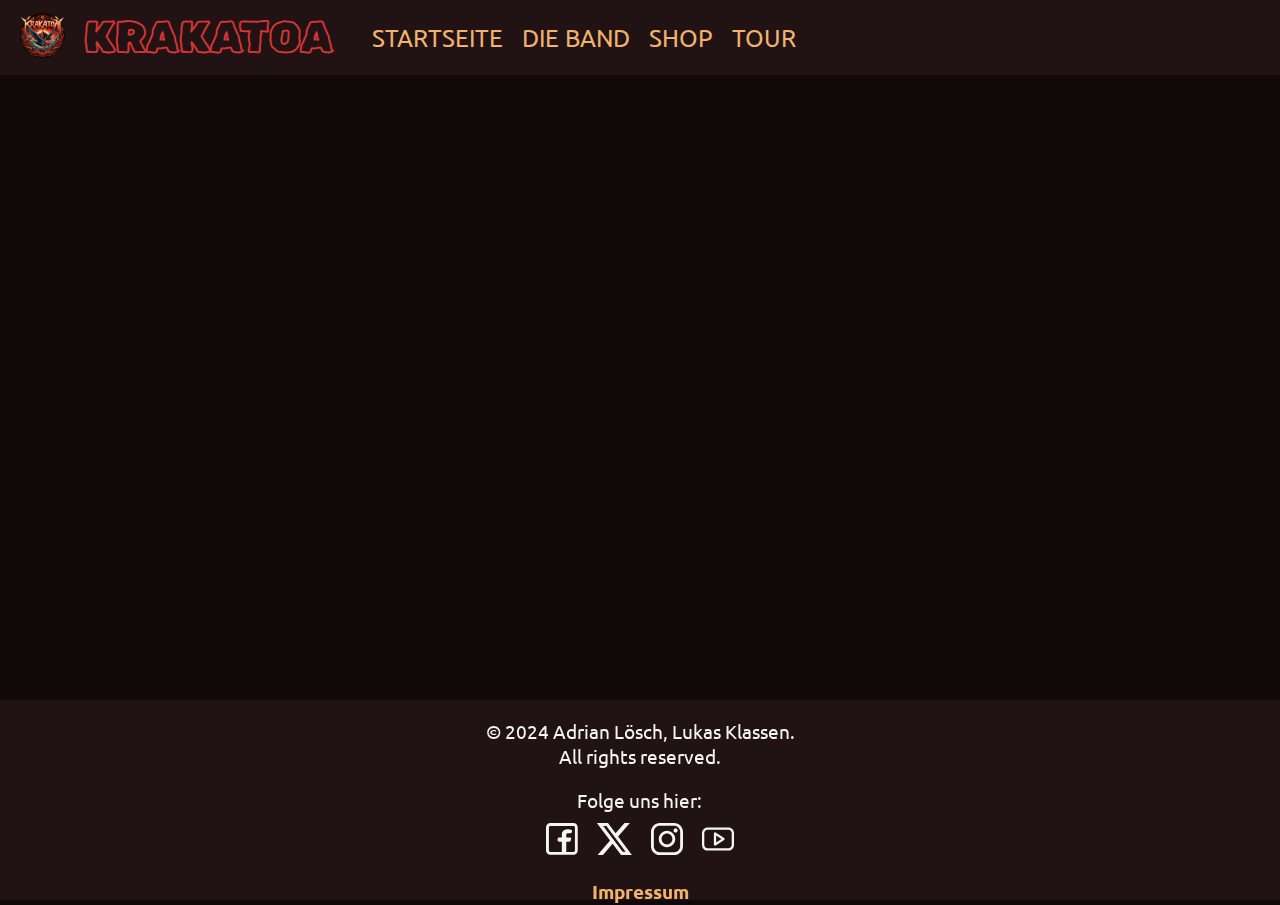
==== index.html @ b7af8ce8 "feat: seo title for all pages" ====
<!DOCTYPE html>
<html lang="de">
    <head>
        <meta charset="UTF-8">
        <meta name="viewport" content="width=device-width, initial-scale=1.0">

        <link rel="stylesheet" href="./shared.css">
        <link rel="stylesheet" href="./layout.css">

        <script type="module" src="./nav.js"></script>

        <link rel="icon" href="assets/favicon/favicon.ico" sizes="32x32">
        <link rel="icon" type="image/png" sizes="32x32" href="assets/favicon/favicon-32.png">
        <link rel="icon" type="image/png" sizes="16x16" href="assets/favicon/favicon-16.png">
        <!-- Not veasable to turn our logo into svg -->
        <!-- <link rel="icon" href="/icon.svg" type="image/svg+xml"> -->
        <link rel="apple-touch-icon" href="assets/favicon/apple-touch-icon.png"><!-- 180×180 -->
        <link rel="manifest" href="assets/favicon/manifest.json">
        <title>Krakatoa - Startseite | Offizielle Webseite unserer Band</title>
    </head>
    <body>
        <header>
            <div>
                <a href="."><img src="assets/main-logo/main-logo-128.png" alt="TODO: alt description" height="45"></a>
                <a href="." id="logo-text">KRAKATOA</a>
                <nav id="desktop-nav">
                    <ul>
                        <li><a href=".">STARTSEITE</a></li>
                        <li><a href="band/">DIE BAND</a></li>
                        <li><a href="shop/">SHOP</a></li>
                        <li><a href="tour/">TOUR</a></li>
                    </ul>
                </nav>
            </div>
            <a id="burger-menu">
                <span></span>
                <span></span>
                <span></span>
                <span></span>
            </a>
        </header>
        <div id="mobile-nav-filter"></div>
        <nav id="mobile-side-nav">
            <ul>
                <li><a href=".">STARTSEITE</a></li>
                <li><a href="band/">DIE BAND</a></li>
                <li><a href="shop/">SHOP</a></li>
                <li><a href="tour/">TOUR</a></li>
            </ul>
        </nav>
        <main>

        </main>
        <footer>
            <p>&copy; 2024 Adrian Lösch, Lukas Klassen.<br>All rights reserved.</p>
            <div class="socials">
                <p>Folge uns hier:</p>
                <div class="social-icons">
                    <a href="https://www.facebook.com" target="_blank"><img src="assets/footer/facebook-logo.svg" alt="facebook" height="32"></a>
                    <a href="https://www.x.com" target="_blank"><img src="assets/footer/X-logo.svg" alt="twitter" height="32"></a>
                    <a href="https://www.instagram.com" target="_blank"><img src="assets/footer/instagram-logo.svg" alt="instagram" height="32"></a>
                    <a href="https://youtu.be/dQw4w9WgXcQ" target="_blank"><img src="assets/footer/youtube-logo.svg" alt="youtube" height="32"></a>
                </div>
            </div>
            <a class="inline-link" href="impressum/">Impressum</a>
        </footer>
    </body>
</html>
---- shared.css ----
@import url('https://fonts.googleapis.com/css2?family=Rubik+Scribble&family=Ubuntu:wght@400;700&display=swap');


/* Colors */
:root{
    --primary-color: #d63535;
    --primary-color-light: #f06d6d;
    --secondary-color: #b67340;
    --secondary-color-light: #f0b26d;
    --background-color: #110909;
    --background-grey: #211313;
    --background-grey-light: #462d2d;
    --border-color: #5c2b2b;
    --text-color: #f5f5f5;
}

/* Override default behavior */
* {
    margin: 0;
    padding: 0;
}

html {
    scroll-behavior: smooth;
}

/* Scrollbar */
::-webkit-scrollbar {
    width: 0.5em;
}

::-webkit-scrollbar-track {
    background-color: rgba(150, 150, 150, 30%);
}

::-webkit-scrollbar-thumb {
    background-color: rgba(150, 150, 150, 50%);
}

::-webkit-scrollbar-thumb:hover {
    background-color: var(--secondary-color);
}

body {
    position: relative;
    background-color: var(--background-color);
    color: var(--text-color);
    font-family: Ubuntu, sans-serif;
    min-height: calc(100vh - 200px);
    padding-bottom: 200px;
}

@media screen and (max-width: 450px){
    body{
        font-size: 0.8em;
    }
}

@media screen and (min-width: 1250px) {
    body {
        font-size: 1.2em;
    }  
}

main {
    margin: 2em 4%;
    gap: 3em;
}

@media screen and (min-width: 900px) {
    main {
        margin: 2em calc(12% - 2em);
    }
}

/* Section */
section{
    padding: 1em;
}

.content-section{
    box-sizing: border-box;
    display: flex;
    flex-direction: column;
    gap: 1.5em;
    width: 100%;
}

.section-head{
    font-size: 1.75em;
}

.section-body{
    display: flex;
    flex-direction: column;
    gap: 1em;
}

.section-footer{
    display: flex;
    flex-direction: column;
    justify-content: center;
    gap: 1em;
}

/* Hero */
.hero{
    grid-area: hero;
    display: flex;
    flex-direction: column-reverse;
    align-items: center;
    padding: 0;
}

.hero-image{
    width: 100%;
    max-width: 70vh;
    border-radius: .75em;
}

.hero-text{
    box-sizing: border-box;
    display: flex;
    flex-direction: column;
    align-items: flex-start;
    width: 100%;
    gap: 1.5em;
    padding: 1em;
}

.hero-text h1{
    font-size: 2.5em;
    width: 100%;
    text-align: center;
    font-weight: 700;
}

.hero-links{
    display: flex;
    flex-direction: column;
    align-items: center;
    gap: 0.75em;
    width: 100%;
}

@media screen and (min-width: 900px) {
    .hero {
        flex-direction: row;
        justify-content: space-between;
        gap: 2em;
    }

    .hero-image {
        width: 50%;
        max-width: fit-content;
        max-height: 100vh;
    }

    .hero-text {
        width: 50%;
        max-width: 500px;
    }
}


/* Buttons */
.link-button {
    display: block;
    padding: 0.8em 0;
    width: 100%;
    max-width: 30em;
    border-radius: 0.5em;
    text-decoration: none;
    text-align: center;
    transition: 0.3s ease-in-out;
}

.bg-primary {
    background-color: var(--primary-color);
    color: var(--text-color);
}
    
.bg-primary:hover {
    transform: translateY(-5px);
    box-shadow: 0px 5px 50px -13px var(--primary-color-light);
    cursor: pointer;
}
        
.bg-secondary {
    background-color: var(--secondary-color-light);
    color: var(--background-color);
}

.bg-secondary:hover {
    transform: translateY(-5px);
    box-shadow: 0px 10px 50px -13px var(--secondary-color-light);
    cursor: pointer;
}

/* Links */
.inline-link {
    color: var(--secondary-color-light);
    text-decoration: none;
    font-weight: bold;
    transition: 0.2s ease-in-out;
}

.inline-link:hover {
    color: var(--primary-color-light);
}

.tag{
    display: block;
    padding: 0.4em 0.8em;
    text-decoration: none;
    font-weight: normal;
    background-color: var(--background-color);
    color: var(--secondary-color-light);
    border-radius: 4em;
    border: 1px solid var(--background-color);
    transition: 0.1s ease-in-out;
}

.tag:hover{
    border: 1px solid var(--primary-color-light);
    color: var(--primary-color-light);
}

/* Member Card */
.card-container {
    display: grid;
    grid-template-columns: repeat(auto-fit, minmax(290px, 1fr));
    gap: 1em;
}

.member-card{
    display: flex;
    position: relative;
    flex-direction: column;
    border-radius: 0.75em;
    overflow: hidden;
    background-color: var(--background-grey)
}

.member-card-image{
    width: 100%;
    object-fit: cover;
    border-end-start-radius: 0.75em;
    border-end-end-radius: 0.75em;
}

.member-card-filter{
    display: flex;
    position: absolute;
    flex-direction: row;
    justify-content: flex-start;
    align-items: flex-end;
    width: 100%;
    aspect-ratio: 1/1;
    background: linear-gradient(180deg, rgba(33,19,19,0) 0%, rgba(33,19,19,0.15196591331845233) 75%, rgba(33,19,19,0.9) 100%);
}

.member-card-heading{
    display: flex;
    flex-direction: row;
    align-items: center;
}

.member-card-filter h3{
    padding: 0.5em 0.5em 0.5em 1em;
    font-size: 1.5em;
    color: var(--text-color);
}

.member-card-filter a{
    margin-right: 1em;
}

.member-card-body{
    padding: 1em;
}

/* Spinbox */
.custom-spinbox{
    display: flex;
    flex-direction: row;
    gap: 0.25em;
    align-items: center;
    width: max-content;
    border-radius: 0.5em;
    padding: 0.3em;
    background-color: var(--secondary-color-light);
}

.spinbox-button{
    padding: 0.7em;
    border: none;
    border-radius: 0.5em;
    background-color: #00000000;
    color: var(--text-color);
    transition: 0.2s ease-in-out;
    line-height: 0;
    height: 3em;
}

.spinbox-button:hover{
    background-color: #ffffff58;
}

.spinbox-button img{
    width: 100%;
    height: 100%;
}

.spinbox-input{
    border: none;
    background-color: #00000000;
    font-size: 1.2em;
    max-width: 2em;
    text-align: center;
}

.spinbox-input::-webkit-inner-spin-button,
.spinbox-input::-webkit-outer-spin-button{
    -webkit-appearance: none;
}

.spinbox-input:focus{
    outline: none;
}
---- layout.css ----
/* Header */
header {
    position: sticky;
    display: flex;
    top: 0; /* At the top of the page */
    z-index: 3;
    background: var(--background-grey);
    padding: 12px 20px;
    justify-content: space-between;
    align-items: center;
}

header>div {
    display: flex;
    align-items: center;
    gap: 1em;
}

header a {
    text-decoration: none;
    color: var(--text-color);
}
    
#logo-text {
    font-family: 'Rubik Scribble', cursive;
    font-size: 2.25em;
    font-weight: bold;
    color: var(--primary-color);
    position: relative;
}

/* Footer */
footer {
    position: absolute;
    box-sizing: border-box;
    bottom: 0;
    width: 100%;
    height: 200px;
    display: flex;
    flex-direction: column;
    justify-content: space-between;
    align-items: center;
    background: var(--background-grey);
    padding: 1em;
    gap: 1em;
}

footer p {
    text-align: center;
}

.socials {
    display: flex;
    flex-direction: column;
    gap: 0.5em;
}

.social-icons {
    display: flex;
    gap: 1em;
}

/* Burger Menu */
#burger-menu {
    display: block;
    position: relative;
    width: 1.7em;
    height: 1.5em;
    cursor: pointer;
}

#burger-menu>span {
    display: block;
    position: absolute;
    height: 0.25em;
    width: 100%;
    background: var(--text-color);
    border-radius: 0.1em;
    left: 0;
    transform: rotate(0deg);
    transition: .25s ease-in-out;
}

#burger-menu span:nth-child(1) {
    top: 0;
}

#burger-menu span:nth-child(2), 
#burger-menu span:nth-child(3) {
    top: 0.65em;
}

#burger-menu span:nth-child(4) {
    top: 1.3em;
}

#burger-menu.open span:nth-child(1) {
    top: 0.65em;
    width: 0%;
    left: 50%;
}

#burger-menu.open span:nth-child(2) {
    transform: rotate(45deg);
    width: 110%;
}

#burger-menu.open span:nth-child(3) {
    transform: rotate(-45deg);
    width: 110%;
}

#burger-menu.open span:nth-child(4) {
    top: 0.65em;
    width: 0%;
    left: 50%;
}

/* Mobile Navigation */
#mobile-side-nav {
    display: block;
    position: fixed;
    top: 0;
    right: 0;
    width: 0%;
    height: 100%;
    background: var(--background-grey);
    overflow: hidden;
    z-index: 2;
    transition: .3s ease-in-out;
}

#mobile-side-nav.open {
    width: 18em;
}

#mobile-side-nav ul {
    display: flex;
    flex-direction: column;
    justify-content: center;
    align-items: center;
    gap: 2em;
    height: 100%;
    list-style: none;
}

#mobile-side-nav ul li a {
    font-size: 1.5em;
    color: var(--text-color);
    text-decoration: none;
    white-space: nowrap;
    opacity: 0;
    transition: .3s ease-in-out;
}

#mobile-side-nav ul li a:hover {
    color: var(--primary-color);
}

#mobile-side-nav.open ul li a {
    opacity: 1;
}

#mobile-nav-filter {
    position: fixed;
    top: 0;
    left: 0;
    width: 100%;
    height: 100%;
    z-index: -1;
    background-color: #00000000;
    transition: .3s ease-in-out;
}

#mobile-nav-filter.open {
    z-index: 1;
    background-color: #00000075;
}

/* Desktop Navigation */
#desktop-nav {
    display: none;
    gap: 1em;
    margin-left: 1em;
}

#desktop-nav ul {
    display: flex;
    gap: 1em;
    list-style: none;
}

#desktop-nav ul li a {
    font-size: 1.25em;
    color: var(--secondary-color-light);
    text-decoration: none;
}

#desktop-nav ul li a:hover {
    color: var(--primary-color);
}

/* Navigation Switch */
@media screen and (min-width: 800px) {
    #mobile-side-nav {
        display: none;
    }

    #burger-menu {
        display: none;
    }

    #desktop-nav {
        display: flex;
    }
}
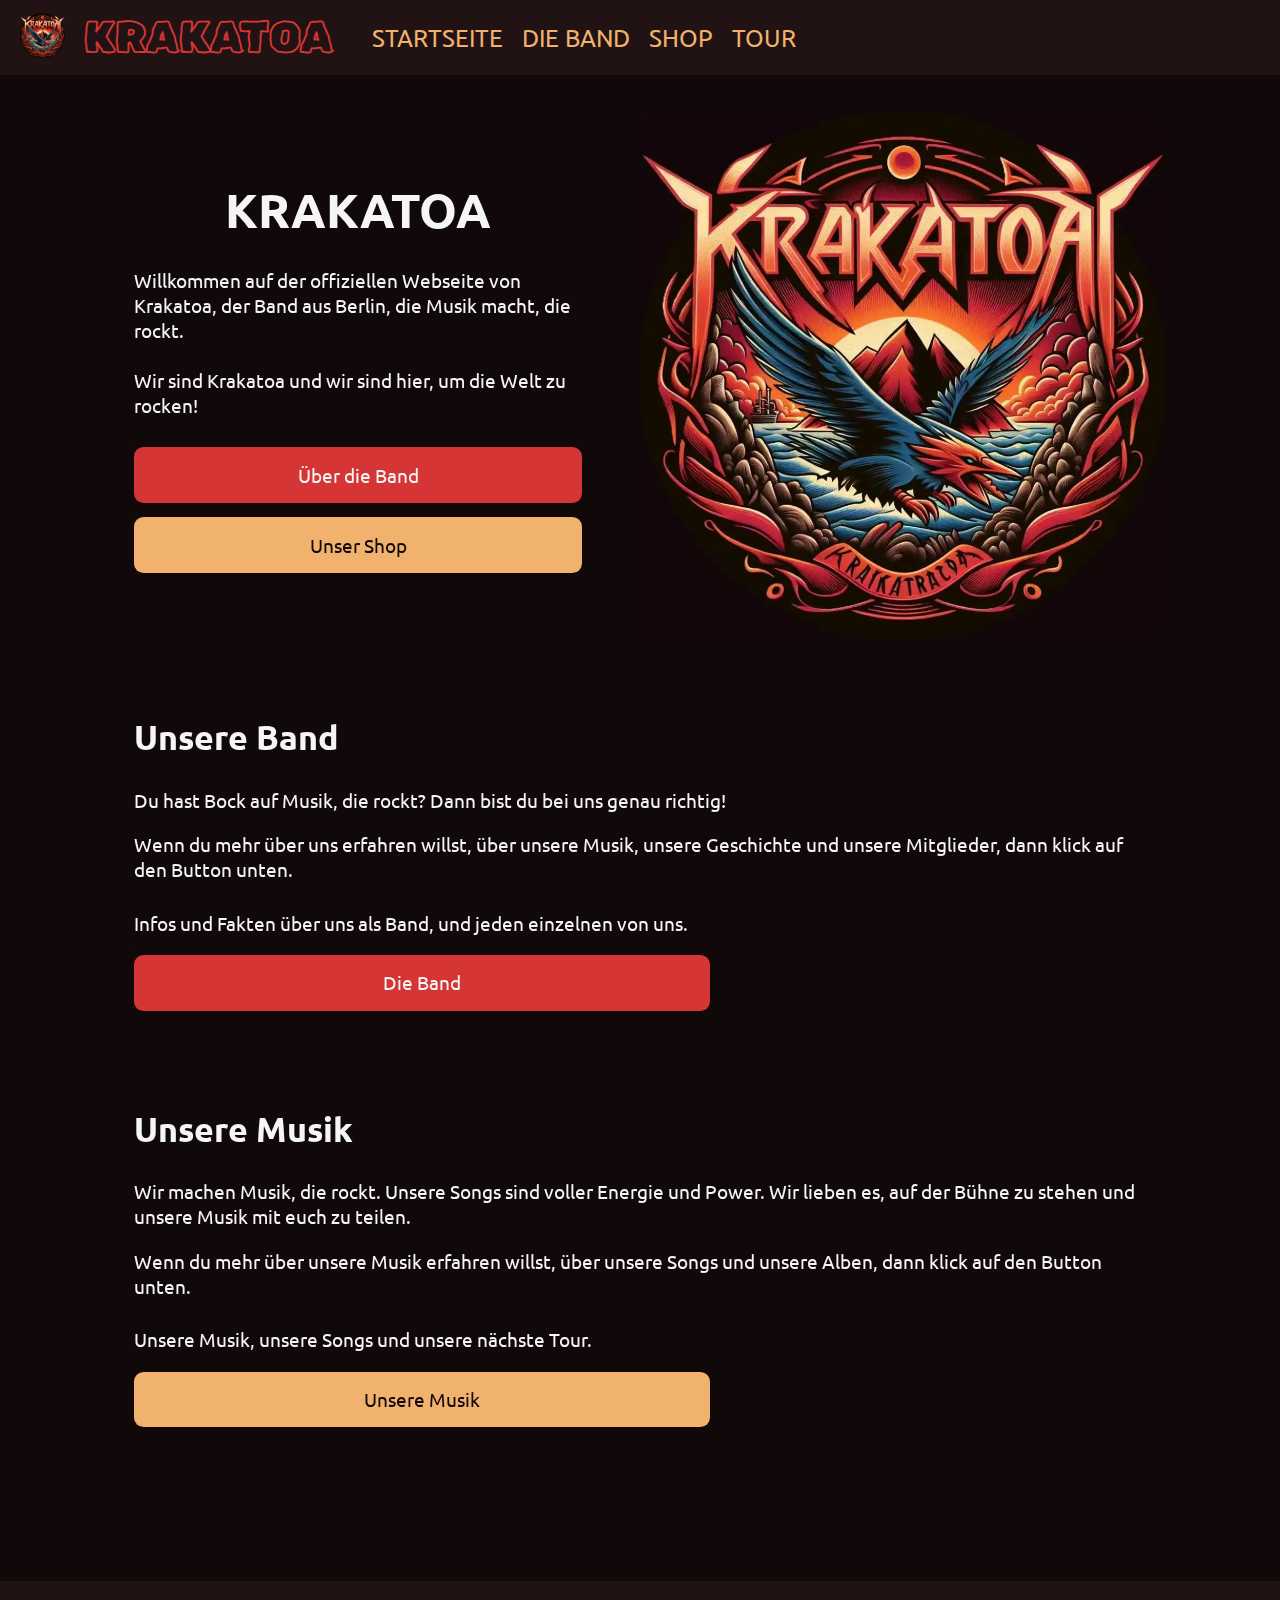
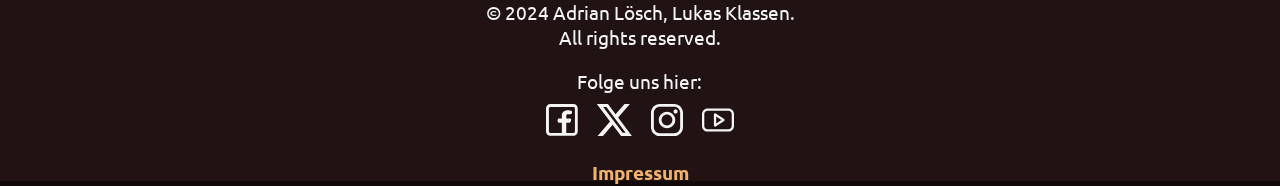
==== commit b9108f98: "feat: main-page (not finished)" ====
--- a/index.html
+++ b/index.html
@@ -1,68 +1,125 @@
-<!DOCTYPE html>
-<html lang="de">
-    <head>
-        <meta charset="UTF-8">
-        <meta name="viewport" content="width=device-width, initial-scale=1.0">
-
-        <link rel="stylesheet" href="./shared.css">
-        <link rel="stylesheet" href="./layout.css">
-
-        <script type="module" src="./nav.js"></script>
-
-        <link rel="icon" href="assets/favicon/favicon.ico" sizes="32x32">
-        <link rel="icon" type="image/png" sizes="32x32" href="assets/favicon/favicon-32.png">
-        <link rel="icon" type="image/png" sizes="16x16" href="assets/favicon/favicon-16.png">
-        <!-- Not veasable to turn our logo into svg -->
-        <!-- <link rel="icon" href="/icon.svg" type="image/svg+xml"> -->
-        <link rel="apple-touch-icon" href="assets/favicon/apple-touch-icon.png"><!-- 180×180 -->
-        <link rel="manifest" href="assets/favicon/manifest.json">
-        <title>Krakatoa - Startseite | Offizielle Webseite unserer Band</title>
-    </head>
-    <body>
-        <header>
-            <div>
-                <a href="."><img src="assets/main-logo/main-logo-128.png" alt="TODO: alt description" height="45"></a>
-                <a href="." id="logo-text">KRAKATOA</a>
-                <nav id="desktop-nav">
-                    <ul>
-                        <li><a href=".">STARTSEITE</a></li>
-                        <li><a href="band/">DIE BAND</a></li>
-                        <li><a href="shop/">SHOP</a></li>
-                        <li><a href="tour/">TOUR</a></li>
-                    </ul>
-                </nav>
-            </div>
-            <a id="burger-menu">
-                <span></span>
-                <span></span>
-                <span></span>
-                <span></span>
-            </a>
-        </header>
-        <div id="mobile-nav-filter"></div>
-        <nav id="mobile-side-nav">
-            <ul>
-                <li><a href=".">STARTSEITE</a></li>
-                <li><a href="band/">DIE BAND</a></li>
-                <li><a href="shop/">SHOP</a></li>
-                <li><a href="tour/">TOUR</a></li>
-            </ul>
-        </nav>
-        <main>
-
-        </main>
-        <footer>
-            <p>&copy; 2024 Adrian Lösch, Lukas Klassen.<br>All rights reserved.</p>
-            <div class="socials">
-                <p>Folge uns hier:</p>
-                <div class="social-icons">
-                    <a href="https://www.facebook.com" target="_blank"><img src="assets/footer/facebook-logo.svg" alt="facebook" height="32"></a>
-                    <a href="https://www.x.com" target="_blank"><img src="assets/footer/X-logo.svg" alt="twitter" height="32"></a>
-                    <a href="https://www.instagram.com" target="_blank"><img src="assets/footer/instagram-logo.svg" alt="instagram" height="32"></a>
-                    <a href="https://youtu.be/dQw4w9WgXcQ" target="_blank"><img src="assets/footer/youtube-logo.svg" alt="youtube" height="32"></a>
-                </div>
-            </div>
-            <a class="inline-link" href="impressum/">Impressum</a>
-        </footer>
-    </body>
-</html>
+<!DOCTYPE html>
+<html lang="de">
+    <head>
+        <meta charset="UTF-8">
+        <meta name="viewport" content="width=device-width, initial-scale=1.0">
+        <meta name="keywords" content="Krakatoa, Band, Musik, Rock, Heavy Metal, Elektro">
+        <meta name="description" content="Krakatoa ist die up-and-coming Band aus Berlin. Wir machen Musik, die rockt">
+
+        <meta property="og:title" content="Krakatoa - Startseite">
+        <meta property="og:description" content="Krakatoa ist die up-and-coming Band aus Berlin. Wir machen Musik, die rockt">
+        <meta property="og:type" content="article">
+        <meta property="og:locale" content="de_DE">
+        <meta property="og:image" content="assets/main-logo/main-logo-og.jpeg">
+
+        <script type="module" src="./nav.js"></script>
+        <link rel="stylesheet" href="./shared.css">
+        <link rel="stylesheet" href="./layout.css">
+        <link rel="stylesheet" href="./index.css">
+
+        <link rel="icon" href="assets/favicon/favicon.ico" sizes="32x32">
+        <link rel="icon" type="image/png" sizes="32x32" href="assets/favicon/favicon-32.png">
+        <link rel="icon" type="image/png" sizes="16x16" href="assets/favicon/favicon-16.png">
+        <!-- Not veasable to turn our logo into svg -->
+        <!-- <link rel="icon" href="/icon.svg" type="image/svg+xml"> -->
+        <link rel="apple-touch-icon" href="assets/favicon/apple-touch-icon.png"><!-- 180×180 -->
+        <link rel="manifest" href="assets/favicon/manifest.json">
+        <title>Krakatoa - Startseite | Offizielle Webseite unserer Band</title>
+    </head>
+    <body>
+        <header>
+            <div>
+                <a href="."><img src="assets/main-logo/main-logo-128.png" alt="Eine schwarze Krähe fliegt über einen weiten Ozean mit einer kleinen Insel in der Ferne" height="45"></a>
+                <a href="." id="logo-text">KRAKATOA</a>
+                <nav id="desktop-nav">
+                    <ul>
+                        <li><a href=".">STARTSEITE</a></li>
+                        <li><a href="band/">DIE BAND</a></li>
+                        <li><a href="shop/">SHOP</a></li>
+                        <li><a href="tour/">TOUR</a></li>
+                    </ul>
+                </nav>
+            </div>
+            <a id="burger-menu">
+                <span></span>
+                <span></span>
+                <span></span>
+                <span></span>
+            </a>
+        </header>
+        <div id="mobile-nav-filter"></div>
+        <nav id="mobile-side-nav">
+            <ul>
+                <li><a href=".">STARTSEITE</a></li>
+                <li><a href="band/">DIE BAND</a></li>
+                <li><a href="shop/">SHOP</a></li>
+                <li><a href="tour/">TOUR</a></li>
+            </ul>
+        </nav>
+        <main>
+            <section class="hero">
+                <div class="hero-text">
+                    <h1>KRAKATOA</h1>
+                    <p>
+                        Willkommen auf der offiziellen Webseite von Krakatoa, der Band aus Berlin, die Musik macht, die rockt.<br><br>
+                        Wir sind Krakatoa und wir sind hier, um die Welt zu rocken!<br>
+                    </p>
+                    <div class="hero-links">
+                        <a href="band/" class="link-button bg-primary">Über die Band</a>
+                        <a href="tour/" class="link-button bg-secondary">Unser Shop</a>
+                    </div>
+                </div>
+                <img class="hero-image" src="./assets/main-logo/main-logo-cutout.webp" alt="Eine schwarze Krähe fliegt über einen weiten Ozean mit einer kleinen Insel in der Ferne">
+            </section>
+            <section id="band" class="content-section">
+                <h2 class="section-head">Unsere Band</h2>
+                <div class="section-body">
+                    <p>
+                        Du hast Bock auf Musik, die rockt? Dann bist du bei uns genau richtig!
+                    </p>
+                    <p>
+                        Wenn du mehr über uns erfahren willst, über unsere Musik,
+                        unsere Geschichte und unsere Mitglieder, dann klick auf den Button unten.
+                    </p>
+                </div>
+                <div class="section-footer">
+                    <p>Infos und Fakten über uns als Band, und jeden einzelnen von uns.</p>
+                    <a href="band/" class="link-button bg-primary">Die Band</a>
+                </div>
+            </section>
+            <section id="musik" class="content-section">
+                <h2 class="section-head">Unsere Musik</h2>
+                <div class="section-body">
+                    <p>
+                        Wir machen Musik, die rockt. Unsere Songs sind voller Energie und Power.
+                        Wir lieben es, auf der Bühne zu stehen und unsere Musik mit euch zu teilen.
+                    </p>
+                    <p>
+                        Wenn du mehr über unsere Musik erfahren willst, über unsere Songs und unsere Alben,
+                        dann klick auf den Button unten.
+                    </p>
+                </div>
+                <div class="section-footer">
+                    <p>Unsere Musik, unsere Songs und unsere nächste Tour.</p>
+                    <a href="band/" class="link-button bg-secondary">Unsere Musik</a>
+                </div>
+            </section>
+            <section id="shop" class="content-section">
+
+            </section>
+        </main>
+        <footer>
+            <p>&copy; 2024 Adrian Lösch, Lukas Klassen.<br>All rights reserved.</p>
+            <div class="socials">
+                <p>Folge uns hier:</p>
+                <div class="social-icons">
+                    <a href="https://www.facebook.com" target="_blank"><img src="assets/footer/facebook-logo.svg" alt="Facebook Logo" height="32"></a>
+                    <a href="https://www.x.com" target="_blank"><img src="assets/footer/X-logo.svg" alt="Twitter Logo" height="32"></a>
+                    <a href="https://www.instagram.com" target="_blank"><img src="assets/footer/instagram-logo.svg" alt="Instagram Logo" height="32"></a>
+                    <a href="https://youtu.be/dQw4w9WgXcQ" target="_blank"><img src="assets/footer/youtube-logo.svg" alt="Youtube Logo" height="32"></a>
+                </div>
+            </div>
+            <a class="inline-link" href="impressum/">Impressum</a>
+        </footer>
+    </body>
+</html>
--- a/shared.css
+++ b/shared.css
@@ -59,7 +59,7 @@
 @media screen and (min-width: 1250px) {
     body {
         font-size: 1.2em;
-    }  
+    }
 }
 
 main {
@@ -179,13 +179,13 @@
     background-color: var(--primary-color);
     color: var(--text-color);
 }
-    
+
 .bg-primary:hover {
     transform: translateY(-5px);
     box-shadow: 0px 5px 50px -13px var(--primary-color-light);
     cursor: pointer;
 }
-        
+
 .bg-secondary {
     background-color: var(--secondary-color-light);
     color: var(--background-color);
@@ -327,4 +327,4 @@
 
 .spinbox-input:focus{
     outline: none;
-}+}
--- a/layout.css
+++ b/layout.css
@@ -20,7 +20,7 @@
     text-decoration: none;
     color: var(--text-color);
 }
-    
+
 #logo-text {
     font-family: 'Rubik Scribble', cursive;
     font-size: 2.25em;
@@ -85,7 +85,7 @@
     top: 0;
 }
 
-#burger-menu span:nth-child(2), 
+#burger-menu span:nth-child(2),
 #burger-menu span:nth-child(3) {
     top: 0.65em;
 }
@@ -213,4 +213,4 @@
     #desktop-nav {
         display: flex;
     }
-}+}
--- a/index.css
+++ b/index.css
@@ -0,0 +1,8 @@
+main{
+    display: grid;
+    grid-template-columns: 1fr;
+    grid-template-areas:
+        "hero"
+        "band"
+        "musik";
+}
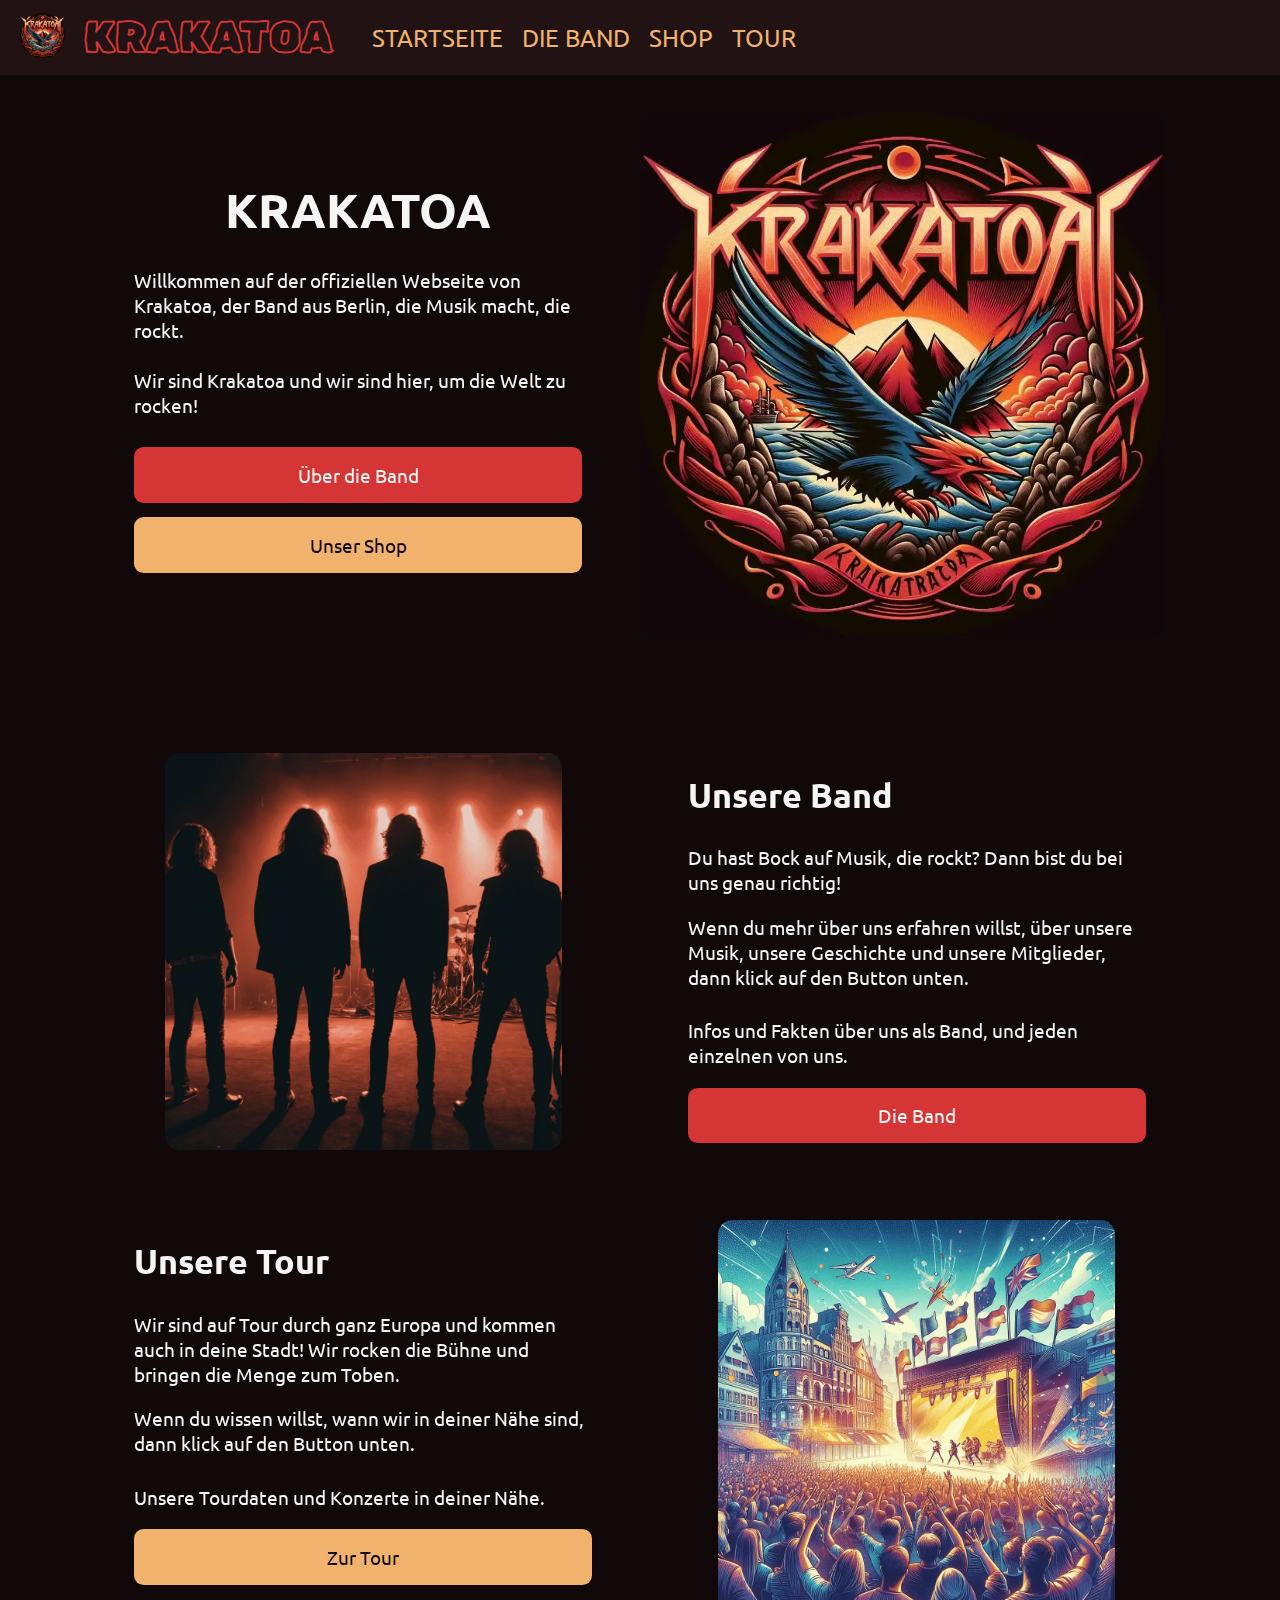
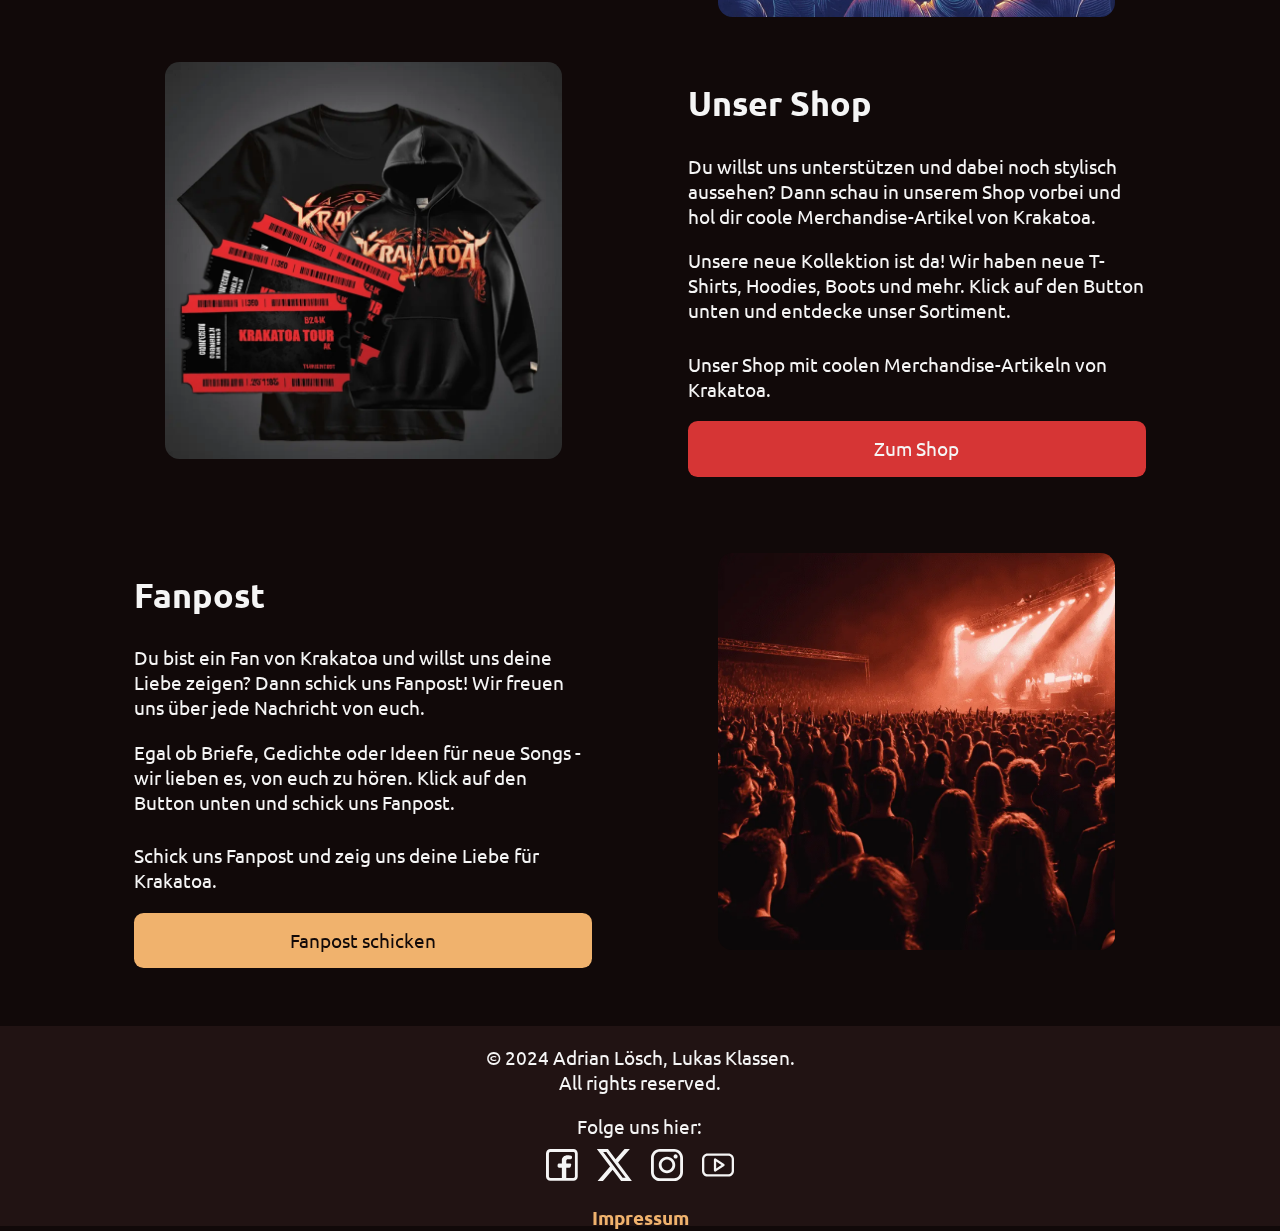
==== commit 9137c127: "feat: finish main page" ====
--- a/index.html
+++ b/index.html
@@ -66,11 +66,12 @@
                     </p>
                     <div class="hero-links">
                         <a href="band/" class="link-button bg-primary">Über die Band</a>
-                        <a href="tour/" class="link-button bg-secondary">Unser Shop</a>
+                        <a href="shop/" class="link-button bg-secondary">Unser Shop</a>
                     </div>
                 </div>
                 <img class="hero-image" src="./assets/main-logo/main-logo-cutout.webp" alt="Eine schwarze Krähe fliegt über einen weiten Ozean mit einer kleinen Insel in der Ferne">
             </section>
+            <img id="band-image" class="side-image" src="assets/band/whole_band.webp" alt="Alle vier Bandmitglieder auf der Bühne mit dem Rücken zur Kamera stehend auf ihrer letzten Tour">
             <section id="band" class="content-section">
                 <h2 class="section-head">Unsere Band</h2>
                 <div class="section-body">
@@ -87,25 +88,57 @@
                     <a href="band/" class="link-button bg-primary">Die Band</a>
                 </div>
             </section>
-            <section id="musik" class="content-section">
-                <h2 class="section-head">Unsere Musik</h2>
+            <img id="tour-image" class="side-image" src="assets/tour/europe-tour-hero.webp" alt="Die Band bei einem Auftritt auf einer Bühne in einer großen Stadt vor einer riesigen Menschenmenge">
+            <section id="tour" class="content-section">
+                <h2 class="section-head">Unsere Tour</h2>
                 <div class="section-body">
                     <p>
-                        Wir machen Musik, die rockt. Unsere Songs sind voller Energie und Power.
-                        Wir lieben es, auf der Bühne zu stehen und unsere Musik mit euch zu teilen.
+                        Wir sind auf Tour durch ganz Europa und kommen auch in deine Stadt! Wir rocken die Bühne und bringen die Menge zum Toben.
                     </p>
                     <p>
-                        Wenn du mehr über unsere Musik erfahren willst, über unsere Songs und unsere Alben,
-                        dann klick auf den Button unten.
+                        Wenn du wissen willst, wann wir in deiner Nähe sind, dann klick auf den Button unten.
                     </p>
                 </div>
                 <div class="section-footer">
-                    <p>Unsere Musik, unsere Songs und unsere nächste Tour.</p>
-                    <a href="band/" class="link-button bg-secondary">Unsere Musik</a>
+                    <p>Unsere Tourdaten und Konzerte in deiner Nähe.</p>
+                    <a href="tour/" class="link-button bg-secondary">Zur Tour</a>
                 </div>
             </section>
+            <img id="shop-image" class="side-image" src="assets/shop/shop.webp" alt="Eine Sammlung aus Merch Artikeln aus dem Krakatoashop">
             <section id="shop" class="content-section">
-
+                <h2 class="section-head">Unser Shop</h2>
+                <div class="section-body">
+                    <p>
+                        Du willst uns unterstützen und dabei noch stylisch aussehen?
+                        Dann schau in unserem Shop vorbei und hol dir coole Merchandise-Artikel von Krakatoa.
+                    </p>
+                    <p>
+                        Unsere neue Kollektion ist da! Wir haben neue T-Shirts, Hoodies, Boots und mehr.
+                        Klick auf den Button unten und entdecke unser Sortiment.
+                    </p>
+                </div>
+                <div class="section-footer">
+                    <p>Unser Shop mit coolen Merchandise-Artikeln von Krakatoa.</p>
+                    <a href="shop/" class="link-button bg-primary">Zum Shop</a>
+                </div>
+            </section>
+            <img id="fanpost-image" class="side-image" src="assets/kontakt/fans.webp" alt="Tausende Fans vor der Festivalbühne, Welttour letztes Jahr, Berlin">
+            <section id="fanpost" class="content-section">
+                <h2 class="section-head">Fanpost</h2>
+                <div class="section-body">
+                    <p>
+                        Du bist ein Fan von Krakatoa und willst uns deine Liebe zeigen?
+                        Dann schick uns Fanpost! Wir freuen uns über jede Nachricht von euch.
+                    </p>
+                    <p>
+                        Egal ob Briefe, Gedichte oder Ideen für neue Songs - wir lieben es, von euch zu hören.
+                        Klick auf den Button unten und schick uns Fanpost.
+                    </p>
+                </div>
+                <div class="section-footer">
+                    <p>Schick uns Fanpost und zeig uns deine Liebe für Krakatoa.</p>
+                    <a href="kontakt/" class="link-button bg-secondary">Fanpost schicken</a>
+                </div>
             </section>
         </main>
         <footer>
--- a/shared.css
+++ b/shared.css
@@ -328,3 +328,64 @@
 .spinbox-input:focus{
     outline: none;
 }
+
+/* Pop-Up */
+#popup-background-filter{
+    position: fixed;
+    z-index: -1;
+    left: 0;
+    top: 0;
+    width: 100%;
+    height: 100%;
+    background-color: rgb(0,0,0,0);
+    transition: .4s ease-in-out;
+}
+
+#popup-background-filter.open{
+    z-index: 4;
+    background-color: rgba(0,0,0,0.6);
+}
+
+#popup-container{
+    position: fixed;
+    top: 35vh;
+    left: 0;
+    width: 100%;
+    height: max-content;
+    z-index: -1;
+}
+
+#popup-container.open{
+    z-index: 5;
+}
+
+#popup{
+    display: flex;
+    flex-direction: column;
+    align-items: center;
+    /* z-index: -1; */
+    width: max-content;
+    max-width: 80%;
+    gap: 1.5em;
+    background-color: var(--background-grey);
+    opacity: 0;
+    border-radius: 0.75em;
+    border: 1px solid var(--primary-color-light);
+    padding: 2em;
+    margin: auto;
+    transition: .4s ease-in-out;
+}
+
+#popup.open{
+    /* z-index: 5; */
+    opacity: 1;
+}
+
+#popup h2{
+    font-size: 1.5em;
+}
+
+#close-popup{
+    border: none;
+    font-size: 1em;
+}
--- a/layout.css
+++ b/layout.css
@@ -1,3 +1,12 @@
+body{
+    display: grid;
+    grid-template-columns: 1fr;
+    grid-template-areas:
+        "header"
+        "main"
+        "footer";
+}
+
 /* Header */
 header {
     position: sticky;
--- a/index.css
+++ b/index.css
@@ -3,6 +3,72 @@
     grid-template-columns: 1fr;
     grid-template-areas:
         "hero"
+        "band-image"
         "band"
-        "musik";
+        "tour-image"
+        "tour"
+        "shop-image"
+        "shop"
+        "fanpost-image"
+        "fanpost";
 }
+
+@media screen and (min-width: 900px){
+    main{
+        grid-template-columns: 1fr 1fr;
+        grid-template-areas:
+            "hero hero"
+            "band-image band"
+            "tour tour-image"
+            "shop-image shop"
+            "fanpost fanpost-image";
+    }
+
+    .side-image{
+        margin-bottom: 0;
+    }
+}
+
+.hero{
+    grid-area: hero;
+    margin-bottom: 3em;
+}
+
+#band-image{
+    grid-area: band-image;
+}
+
+#band{
+    grid-area: band;
+}
+
+#tour-image{
+    grid-area: tour-image;
+}
+
+#tour{
+    grid-area: tour;
+}
+
+#shop-image{
+    grid-area: shop-image;
+}
+
+#shop{
+    grid-area: shop;
+}
+
+#fanpost-image{
+    grid-area: fanpost-image;
+}
+
+#fanpost{
+    grid-area: fanpost;
+}
+
+.side-image{
+    width: 80%;
+    margin: 0 auto;
+    border-radius: 0.75em;
+    margin-bottom: -2em;
+}
